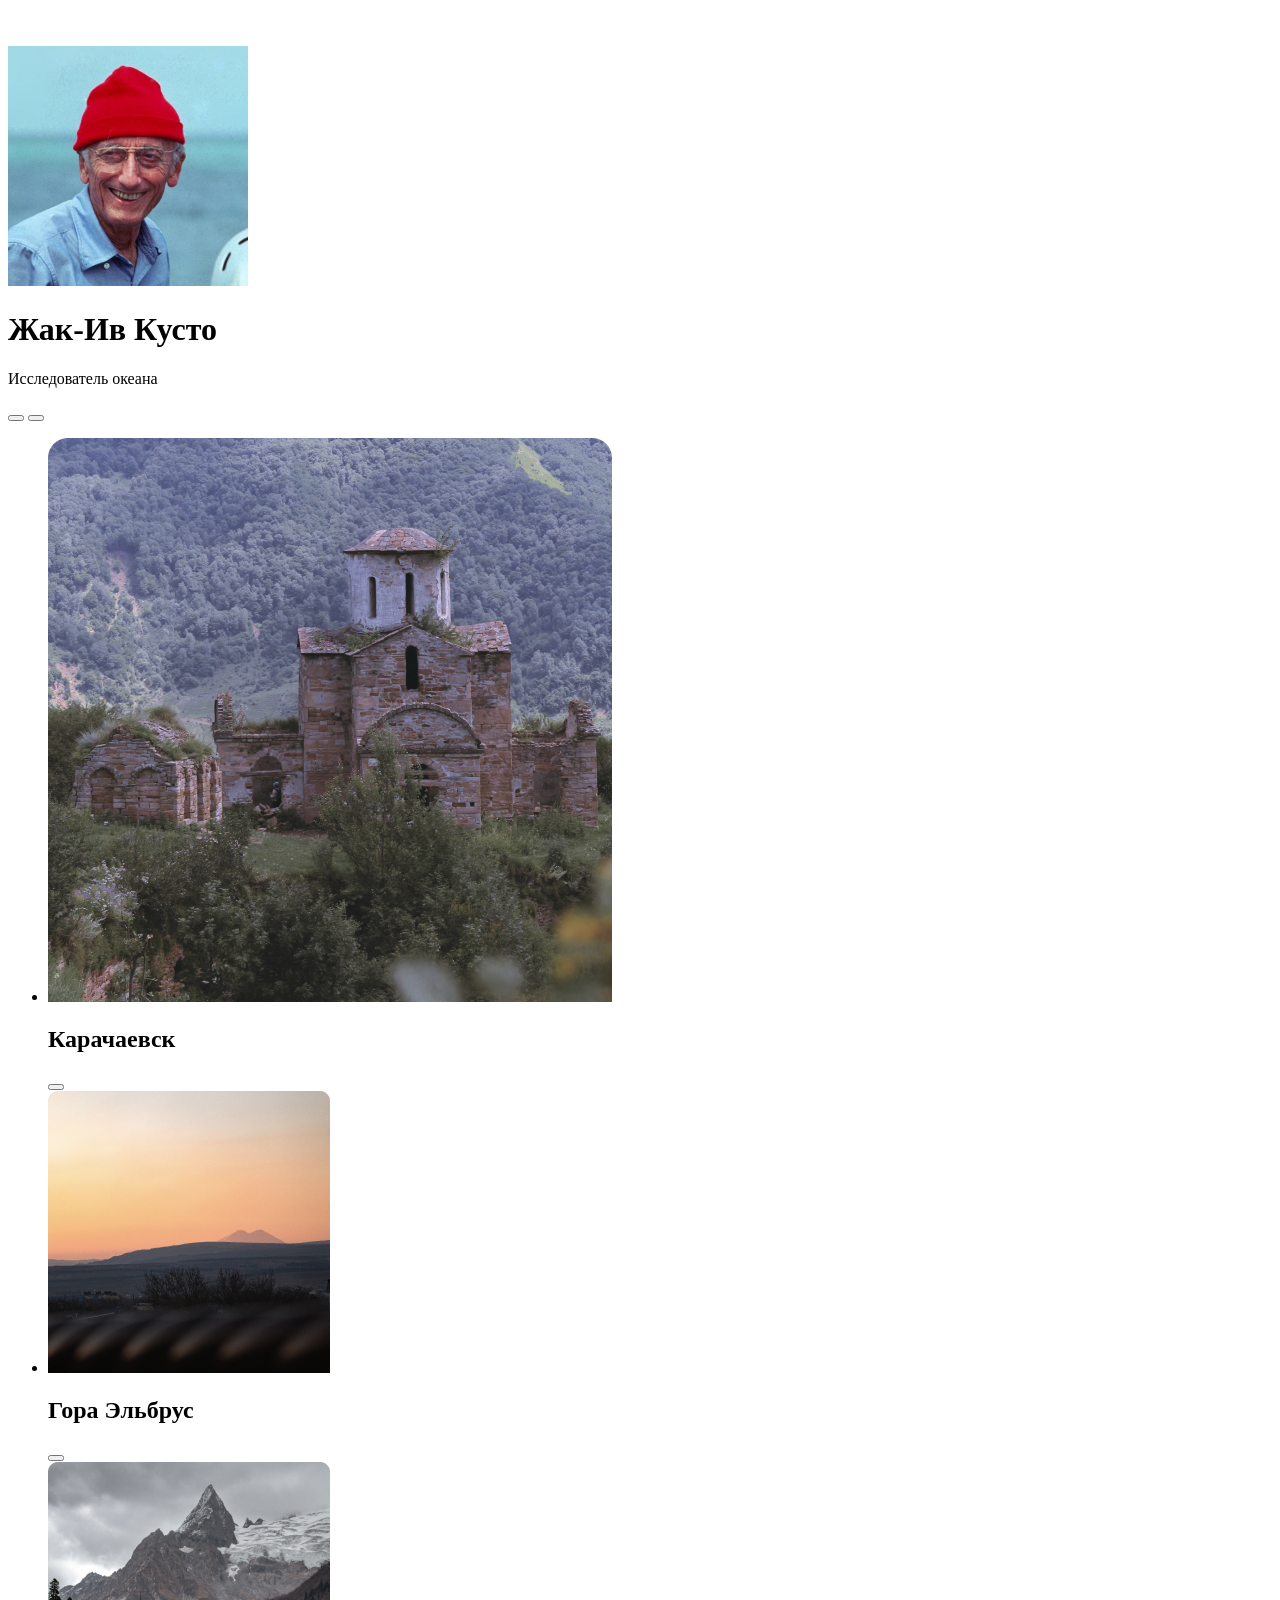
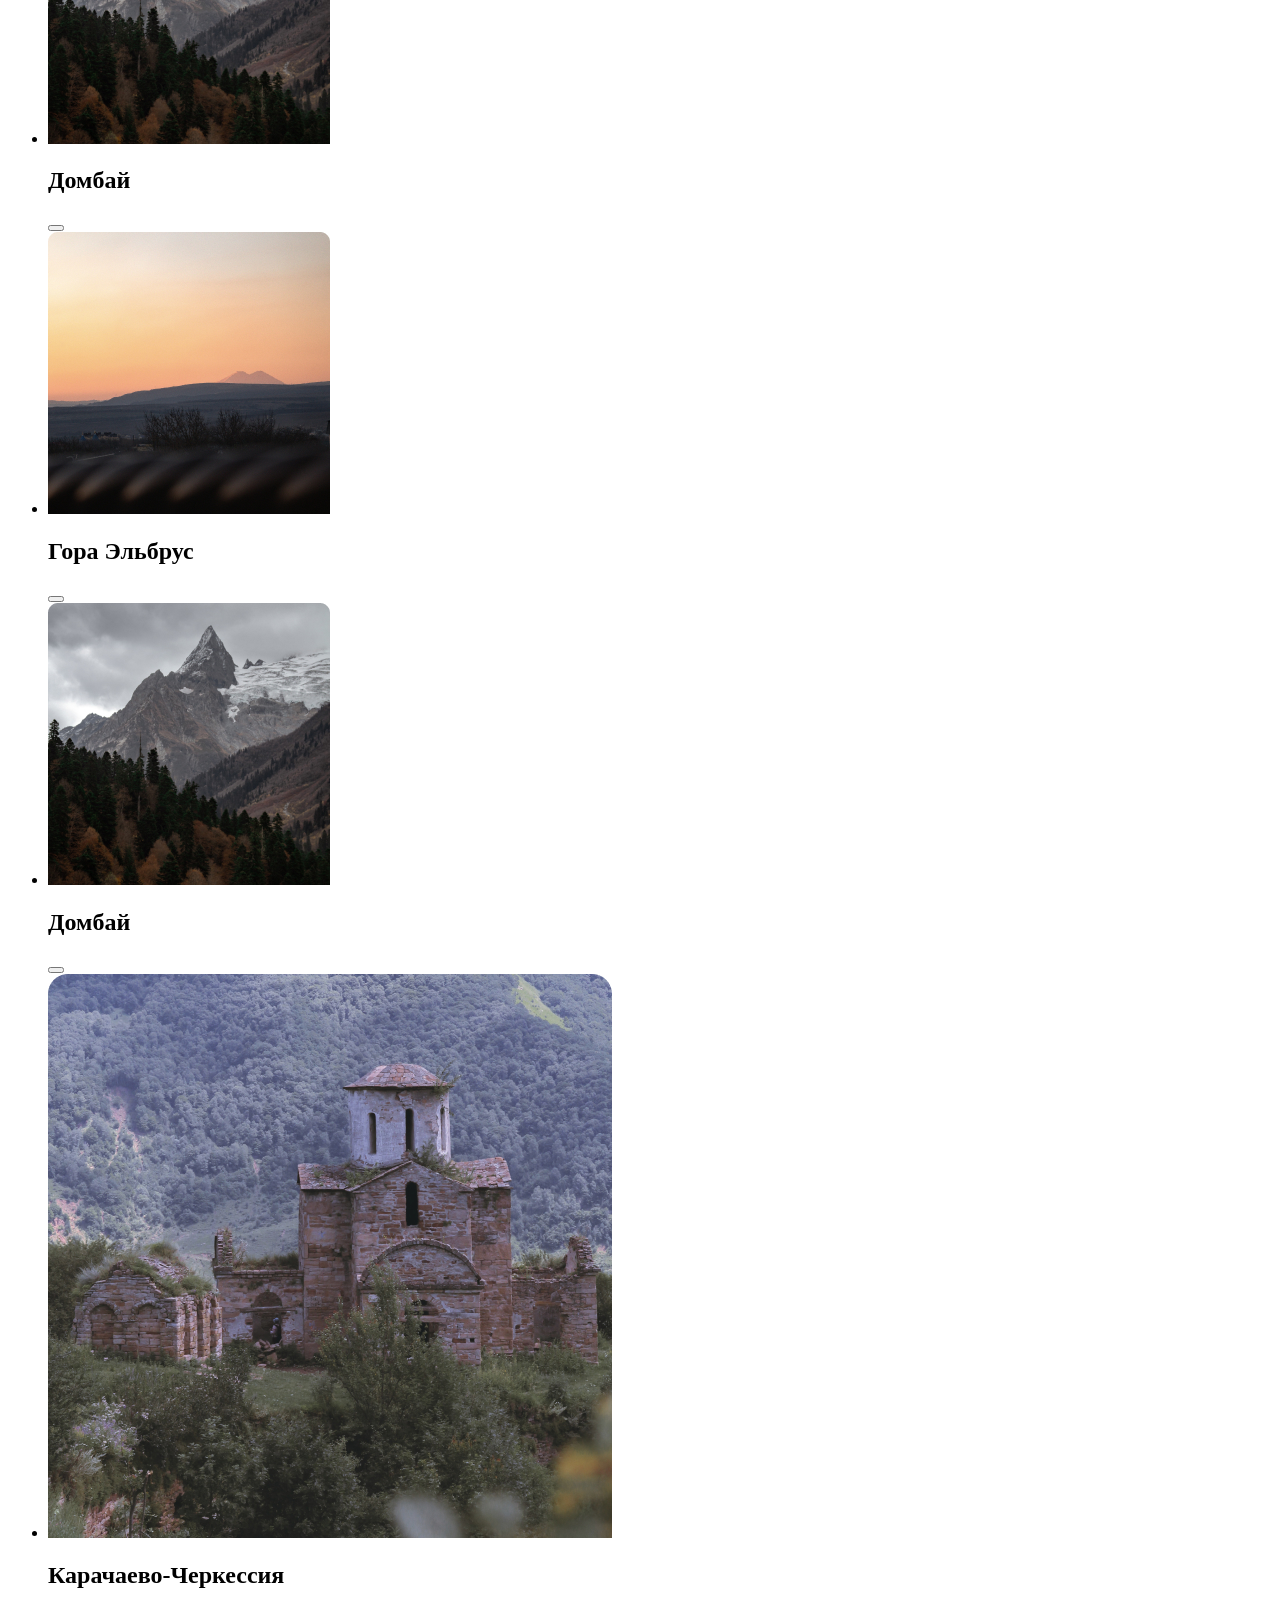
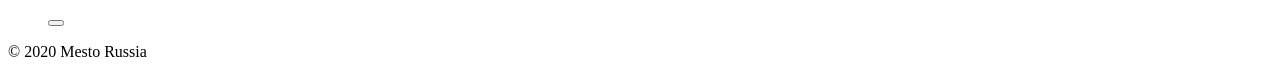
==== index.html @ 344088cb "feat: create initial html, css and folder structure, add fonts and images" ====
<!DOCTYPE html>
<html lang="ru">
<head>
    <meta charset="UTF-8">
    <meta name="viewport" content="width=device-width, initial-scale=1.0">
    <title>Место</title>
</head>
<body class="page">
    <header class="header">
        <img src="./images/logo.svg" alt="Проект Место" class="header__logo">
    </header>
    <main class="content">
        <div class="profile">
            <img src="./images/Profile/Jacques-Yves Cousteau.jpg" alt="Жак-Ив Кусто" class="profile__picture">
            <h1 class="profile__name">
                Жак-Ив Кусто
            </h1>
            <p class="profile__description">
                Исследователь океана
            </p>
            <button class="profile__btn-edit"></button>
            <button class="profile__btn-add"></button>
        </div>
        <div class="cards">
            <ul>
                <li class="cards__item">
                    <img src="./images/pictures/Cherkessia.jpg" alt="Карачаевск" class="cards__image">
                    <h2 class="cards__title">Карачаевск</h2>
                    <button class="cards__btn-like"></button>
                </li>
                <li class="cards__item">
                    <img src="./images/pictures/Elbrus.jpg" alt="Гора Эльбрус" class="cards__image">
                    <h2 class="cards__title">Гора Эльбрус</h2>
                    <button class="cards__btn-like"></button>
                </li>
                <li class="cards__item">
                    <img src="./images/pictures/Dombai.jpg" alt="Домбай" class="cards__image">
                    <h2 class="cards__title">Домбай</h2>
                    <button class="cards__btn-like"></button>
                </li>
                <li class="cards__item">
                    <img src="./images/pictures/Elbrus.jpg" alt="Гора Эльбрус" class="cards__image">
                    <h2 class="cards__title">Гора Эльбрус</h2>
                    <button class="cards__btn-like"></button>
                </li>
                <li class="cards__item">
                    <img src="./images/pictures/Dombai.jpg" alt="Домбай" class="cards__image">
                    <h2 class="cards__title">Домбай</h2>
                    <button class="cards__btn-like"></button>
                </li>
                <li class="cards__item">
                    <img src="./images/pictures/Cherkessia.jpg" alt="Карачаево-Черкессия" class="cards__image">
                    <h2 class="cards__title">Карачаево-Черкессия</h2>
                    <button class="cards__btn-like"></button>
                </li>
            </ul>
        </div>
    </main>
    <footer class="footer">
        <footer class="footer__copyright">&copy; 2020 Mesto Russia</footer>
    </footer>
</body>
</html>
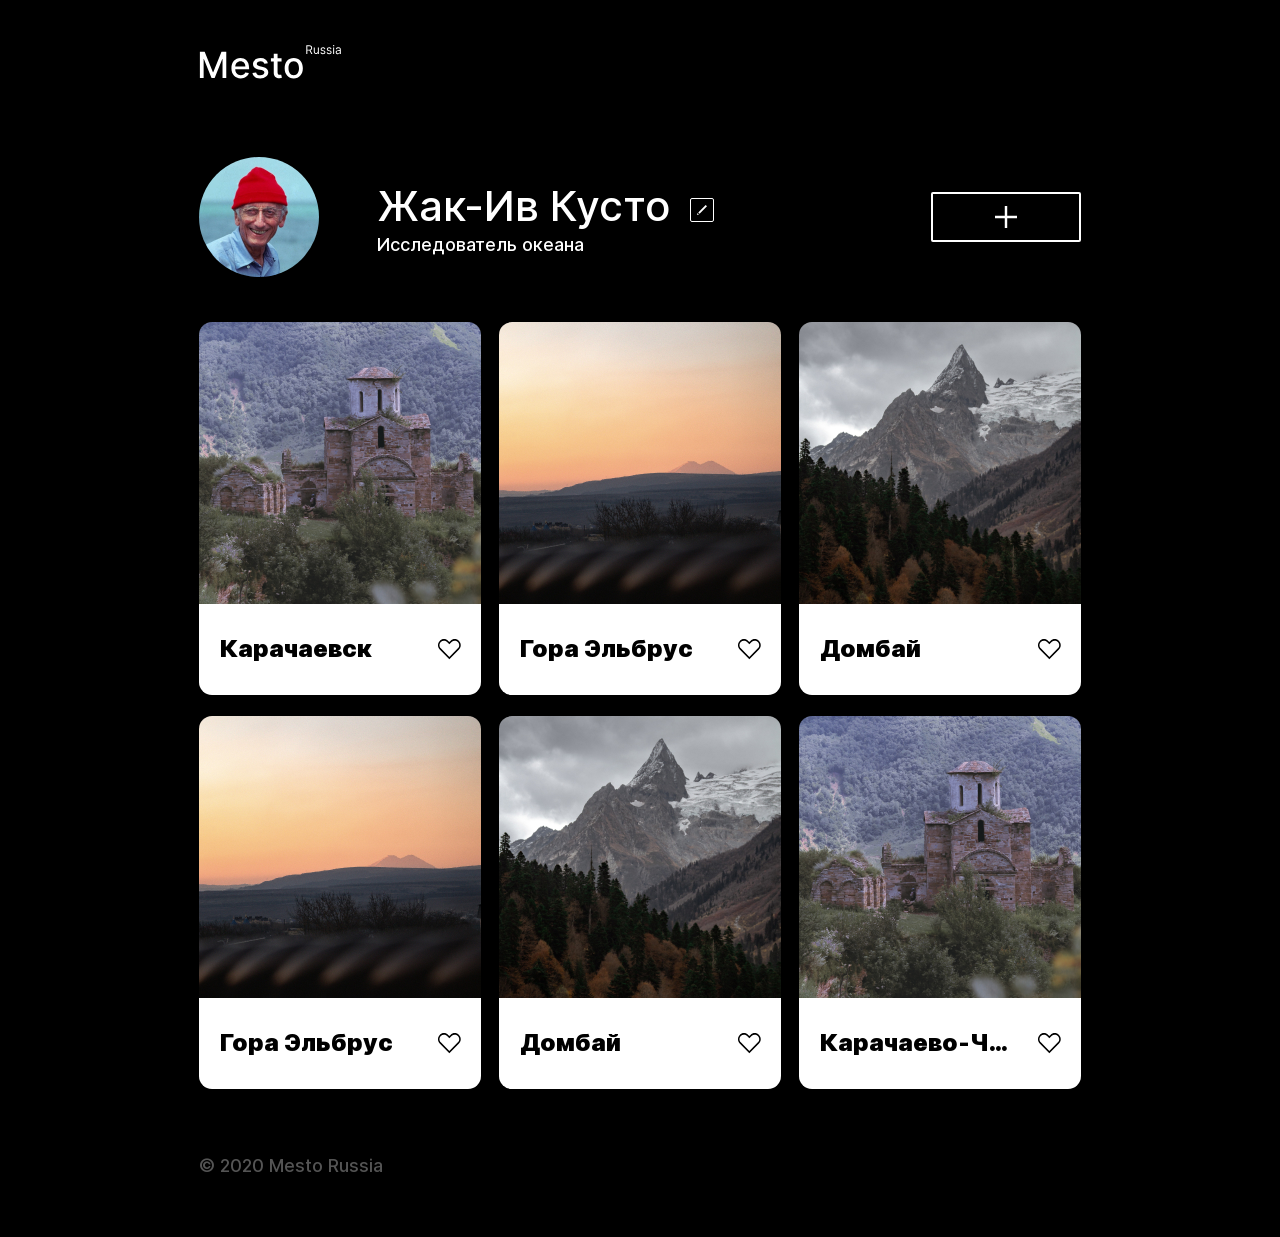
==== commit 0ac04499: "feat: finished working on HTML structure" ====
--- a/index.html
+++ b/index.html
@@ -3,6 +3,7 @@
 <head>
     <meta charset="UTF-8">
     <meta name="viewport" content="width=device-width, initial-scale=1.0">
+    <link rel="stylesheet" href="./pages/index.css">
     <title>Место</title>
 </head>
 <body class="page">
@@ -10,7 +11,7 @@
         <img src="./images/logo.svg" alt="Проект Место" class="header__logo">
     </header>
     <main class="content">
-        <div class="profile">
+        <section class="profile">
             <img src="./images/Profile/Jacques-Yves Cousteau.jpg" alt="Жак-Ив Кусто" class="profile__picture">
             <h1 class="profile__name">
                 Жак-Ив Кусто
@@ -18,43 +19,43 @@
             <p class="profile__description">
                 Исследователь океана
             </p>
-            <button class="profile__btn-edit"></button>
-            <button class="profile__btn-add"></button>
-        </div>
-        <div class="cards">
-            <ul>
+            <button class="page__button profile__btn-edit"></button>
+            <button class="page__button profile__btn-add"></button>
+        </section>
+        <section class="gallery">
+            <ul class="cards">
                 <li class="cards__item">
                     <img src="./images/pictures/Cherkessia.jpg" alt="Карачаевск" class="cards__image">
                     <h2 class="cards__title">Карачаевск</h2>
-                    <button class="cards__btn-like"></button>
+                    <button class="page__button cards__btn-like"></button>
                 </li>
                 <li class="cards__item">
                     <img src="./images/pictures/Elbrus.jpg" alt="Гора Эльбрус" class="cards__image">
                     <h2 class="cards__title">Гора Эльбрус</h2>
-                    <button class="cards__btn-like"></button>
+                    <button class="page__button cards__btn-like"></button>
                 </li>
                 <li class="cards__item">
                     <img src="./images/pictures/Dombai.jpg" alt="Домбай" class="cards__image">
                     <h2 class="cards__title">Домбай</h2>
-                    <button class="cards__btn-like"></button>
+                    <button class="page__button cards__btn-like"></button>
                 </li>
                 <li class="cards__item">
                     <img src="./images/pictures/Elbrus.jpg" alt="Гора Эльбрус" class="cards__image">
                     <h2 class="cards__title">Гора Эльбрус</h2>
-                    <button class="cards__btn-like"></button>
+                    <button class="page__button cards__btn-like"></button>
                 </li>
                 <li class="cards__item">
                     <img src="./images/pictures/Dombai.jpg" alt="Домбай" class="cards__image">
                     <h2 class="cards__title">Домбай</h2>
-                    <button class="cards__btn-like"></button>
+                    <button class="page__button cards__btn-like"></button>
                 </li>
                 <li class="cards__item">
                     <img src="./images/pictures/Cherkessia.jpg" alt="Карачаево-Черкессия" class="cards__image">
                     <h2 class="cards__title">Карачаево-Черкессия</h2>
-                    <button class="cards__btn-like"></button>
+                    <button class="page__button cards__btn-like"></button>
                 </li>
             </ul>
-        </div>
+        </section>
     </main>
     <footer class="footer">
         <footer class="footer__copyright">&copy; 2020 Mesto Russia</footer>
--- a/pages/index.css
+++ b/pages/index.css
@@ -0,0 +1,8 @@
+@import url(../vendor/normalize.css);
+@import url(../vendor/fonts/inter.css);
+@import url(../blocks/page/page.css);
+@import url(../blocks/header/header.css);
+@import url(../blocks/content/content.css);
+@import url(../blocks/profile/profile.css);
+@import url(../blocks/cards/cards.css);
+@import url(../blocks/footer/footer.css);
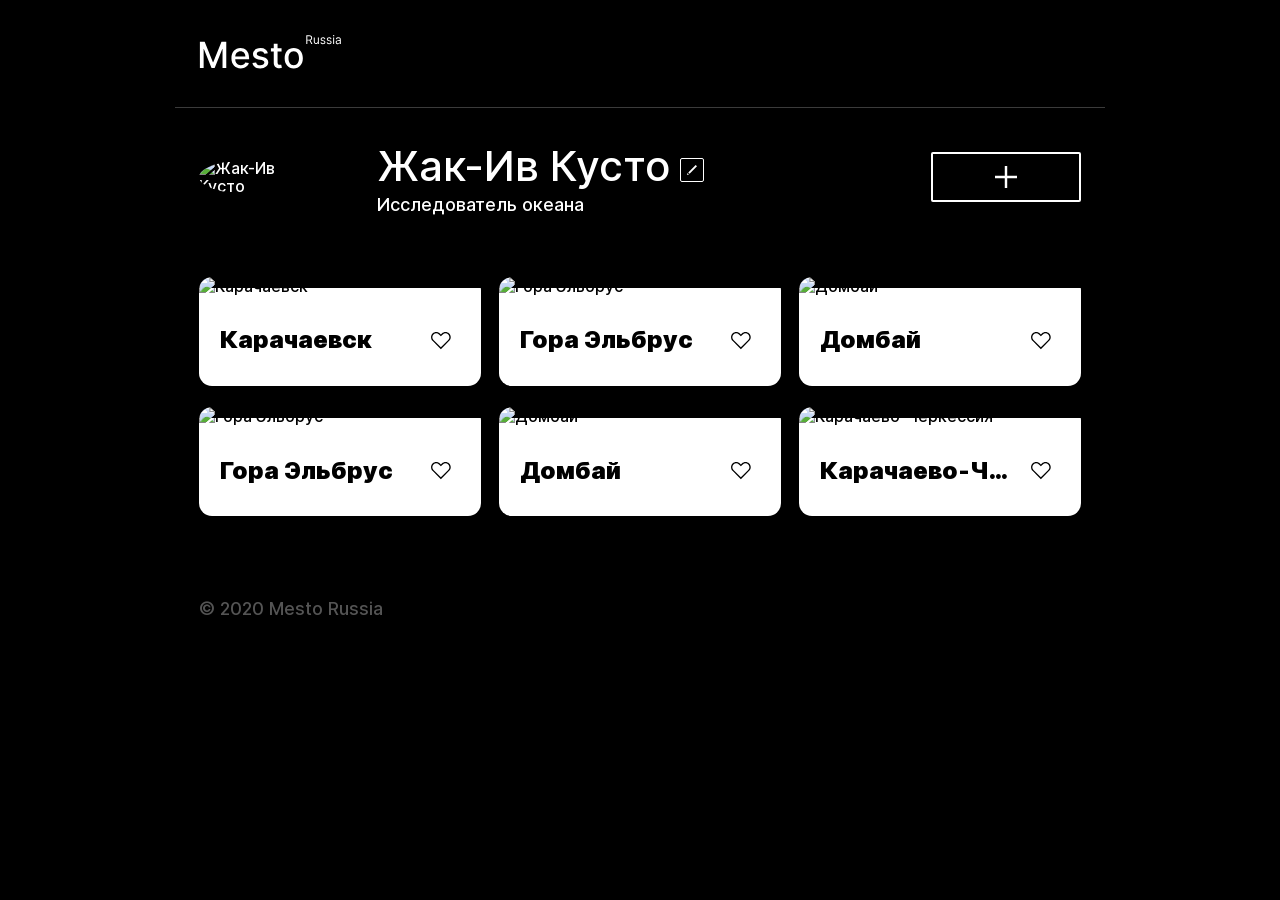
==== commit 6330a5d4: "feat: take into account recommendations after first review" ====
--- a/index.html
+++ b/index.html
@@ -12,54 +12,66 @@
     </header>
     <main class="content">
         <section class="profile">
-            <img src="./images/Profile/Jacques-Yves Cousteau.jpg" alt="Жак-Ив Кусто" class="profile__picture">
+            <img src="./images/Profile/jacques-yves_cousteau.jpg" alt="Жак-Ив Кусто" class="profile__picture">
             <h1 class="profile__name">
                 Жак-Ив Кусто
             </h1>
-            <p class="profile__description">
+            <p class="profile__job">
                 Исследователь океана
             </p>
-            <button class="page__button profile__btn-edit"></button>
-            <button class="page__button profile__btn-add"></button>
+            <button class="page__button profile__btn-edit" type="button"></button>
+            <button class="page__button profile__btn-add" type="button"></button>
         </section>
         <section class="gallery">
             <ul class="cards">
                 <li class="cards__item">
-                    <img src="./images/pictures/Cherkessia.jpg" alt="Карачаевск" class="cards__image">
+                    <img src="./images/pictures/cherkessia.jpg" alt="Карачаевск" class="cards__image">
                     <h2 class="cards__title">Карачаевск</h2>
-                    <button class="page__button cards__btn-like"></button>
+                    <button class="page__button cards__btn-like" type="button"></button>
                 </li>
                 <li class="cards__item">
-                    <img src="./images/pictures/Elbrus.jpg" alt="Гора Эльбрус" class="cards__image">
+                    <img src="./images/pictures/elbrus.jpg" alt="Гора Эльбрус" class="cards__image">
                     <h2 class="cards__title">Гора Эльбрус</h2>
-                    <button class="page__button cards__btn-like"></button>
+                    <button class="page__button cards__btn-like" type="button"></button>
                 </li>
                 <li class="cards__item">
-                    <img src="./images/pictures/Dombai.jpg" alt="Домбай" class="cards__image">
+                    <img src="./images/pictures/dombai.jpg" alt="Домбай" class="cards__image">
                     <h2 class="cards__title">Домбай</h2>
-                    <button class="page__button cards__btn-like"></button>
+                    <button class="page__button cards__btn-like" type="button"></button>
                 </li>
                 <li class="cards__item">
-                    <img src="./images/pictures/Elbrus.jpg" alt="Гора Эльбрус" class="cards__image">
+                    <img src="./images/pictures/elbrus.jpg" alt="Гора Эльбрус" class="cards__image">
                     <h2 class="cards__title">Гора Эльбрус</h2>
-                    <button class="page__button cards__btn-like"></button>
+                    <button class="page__button cards__btn-like" type="button"></button>
                 </li>
                 <li class="cards__item">
-                    <img src="./images/pictures/Dombai.jpg" alt="Домбай" class="cards__image">
+                    <img src="./images/pictures/dombai.jpg" alt="Домбай" class="cards__image">
                     <h2 class="cards__title">Домбай</h2>
-                    <button class="page__button cards__btn-like"></button>
+                    <button class="page__button cards__btn-like" type="button"></button>
                 </li>
                 <li class="cards__item">
-                    <img src="./images/pictures/Cherkessia.jpg" alt="Карачаево-Черкессия" class="cards__image">
+                    <img src="./images/pictures/cherkessia.jpg" alt="Карачаево-Черкессия" class="cards__image">
                     <h2 class="cards__title">Карачаево-Черкессия</h2>
-                    <button class="page__button cards__btn-like"></button>
+                    <button class="page__button cards__btn-like" type="button"></button>
                 </li>
             </ul>
         </section>
     </main>
     <footer class="footer">
-        <footer class="footer__copyright">&copy; 2020 Mesto Russia</footer>
+        <p class="footer__copyright">&copy; 2020 Mesto Russia</p>
     </footer>
+    <div class="popup">
+        <div class="popup__container">
+            <button class="popup__close page__button" type="button"></button>
+            <h2 class="popup__title">Редактировать профиль</h2>
+            <form name="profileEdit" class="profile__edit">
+                <input type="text" name="name" class="popup__input popup__input_type_name">
+                <input type="text" name="job" class="popup__input popup__input_type_job">
+                <input type="submit" class="popup__submit page__button">
+            </form>
+        </div>
+    </div>
+    <script src="./js/script.js"></script>
 </body>
 </html>
 
--- a/pages/index.css
+++ b/pages/index.css
@@ -5,4 +5,6 @@
 @import url(../blocks/content/content.css);
 @import url(../blocks/profile/profile.css);
 @import url(../blocks/cards/cards.css);
-@import url(../blocks/footer/footer.css);+@import url(../blocks/footer/footer.css);
+@import url(../blocks/popup/popup.css);
+@import url(../blocks/popup/_opened/popup_opened.css);
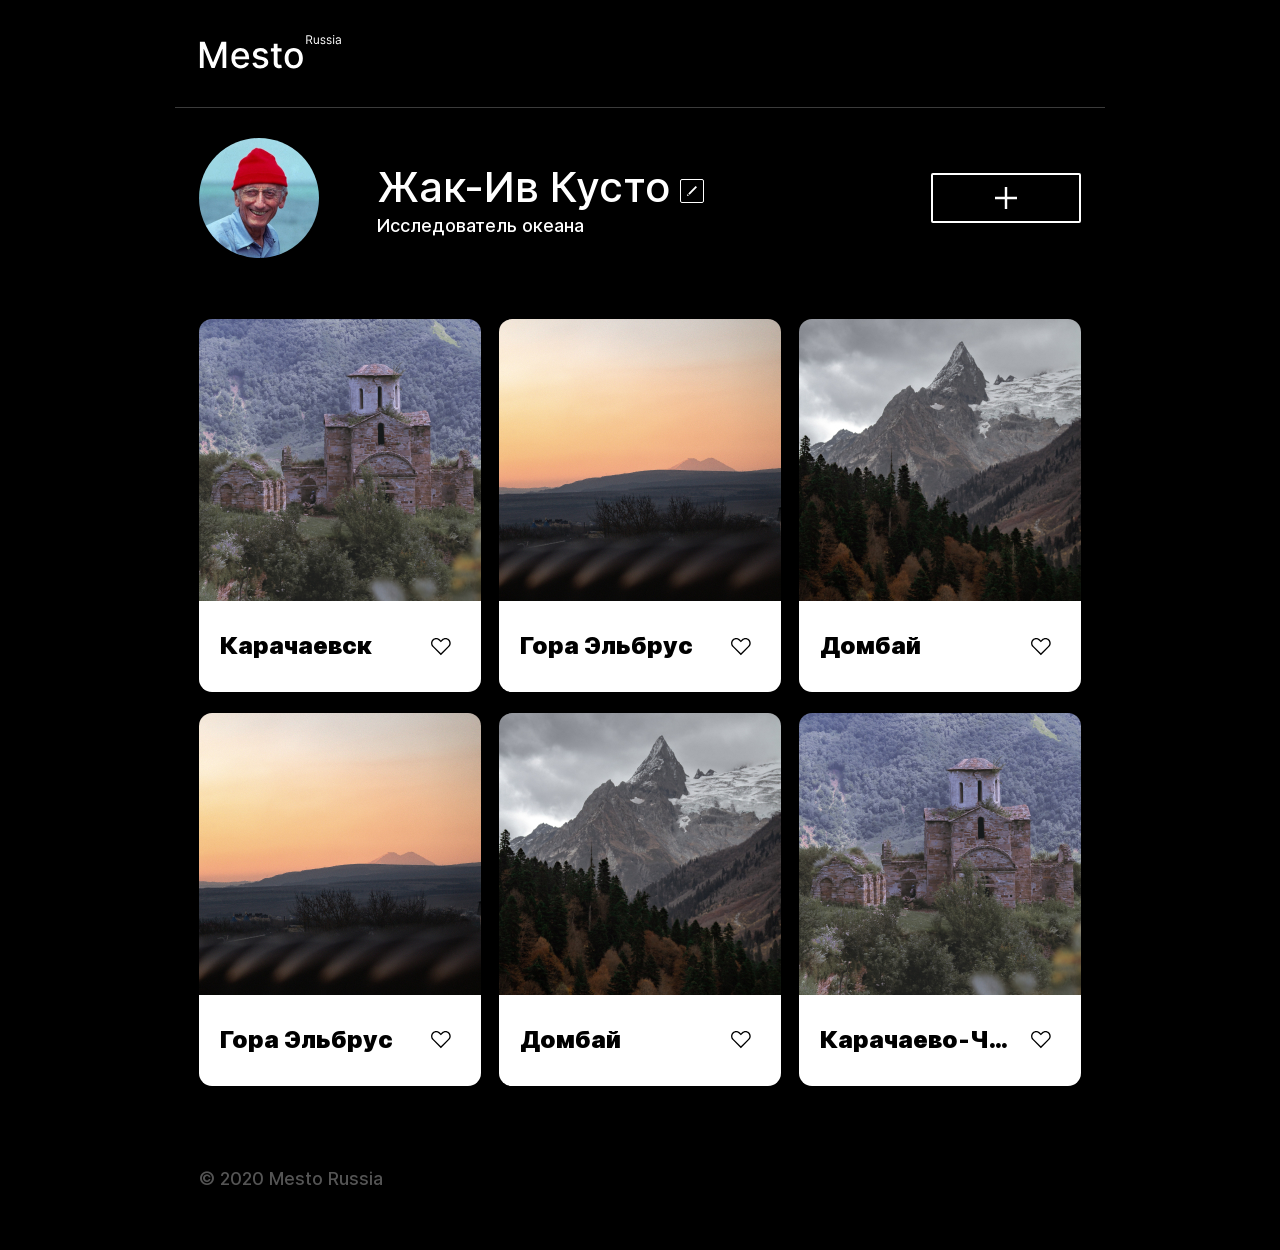
==== commit f96353e9: "feat: resolve issue with images" ====
--- a/index.html
+++ b/index.html
@@ -12,7 +12,7 @@
     </header>
     <main class="content">
         <section class="profile">
-            <img src="./images/Profile/jacques-yves_cousteau.jpg" alt="Жак-Ив Кусто" class="profile__picture">
+            <img src="./images/profile/jacques-yves_cousteau.jpg" alt="Жак-Ив Кусто" class="profile__picture">
             <h1 class="profile__name">
                 Жак-Ив Кусто
             </h1>
